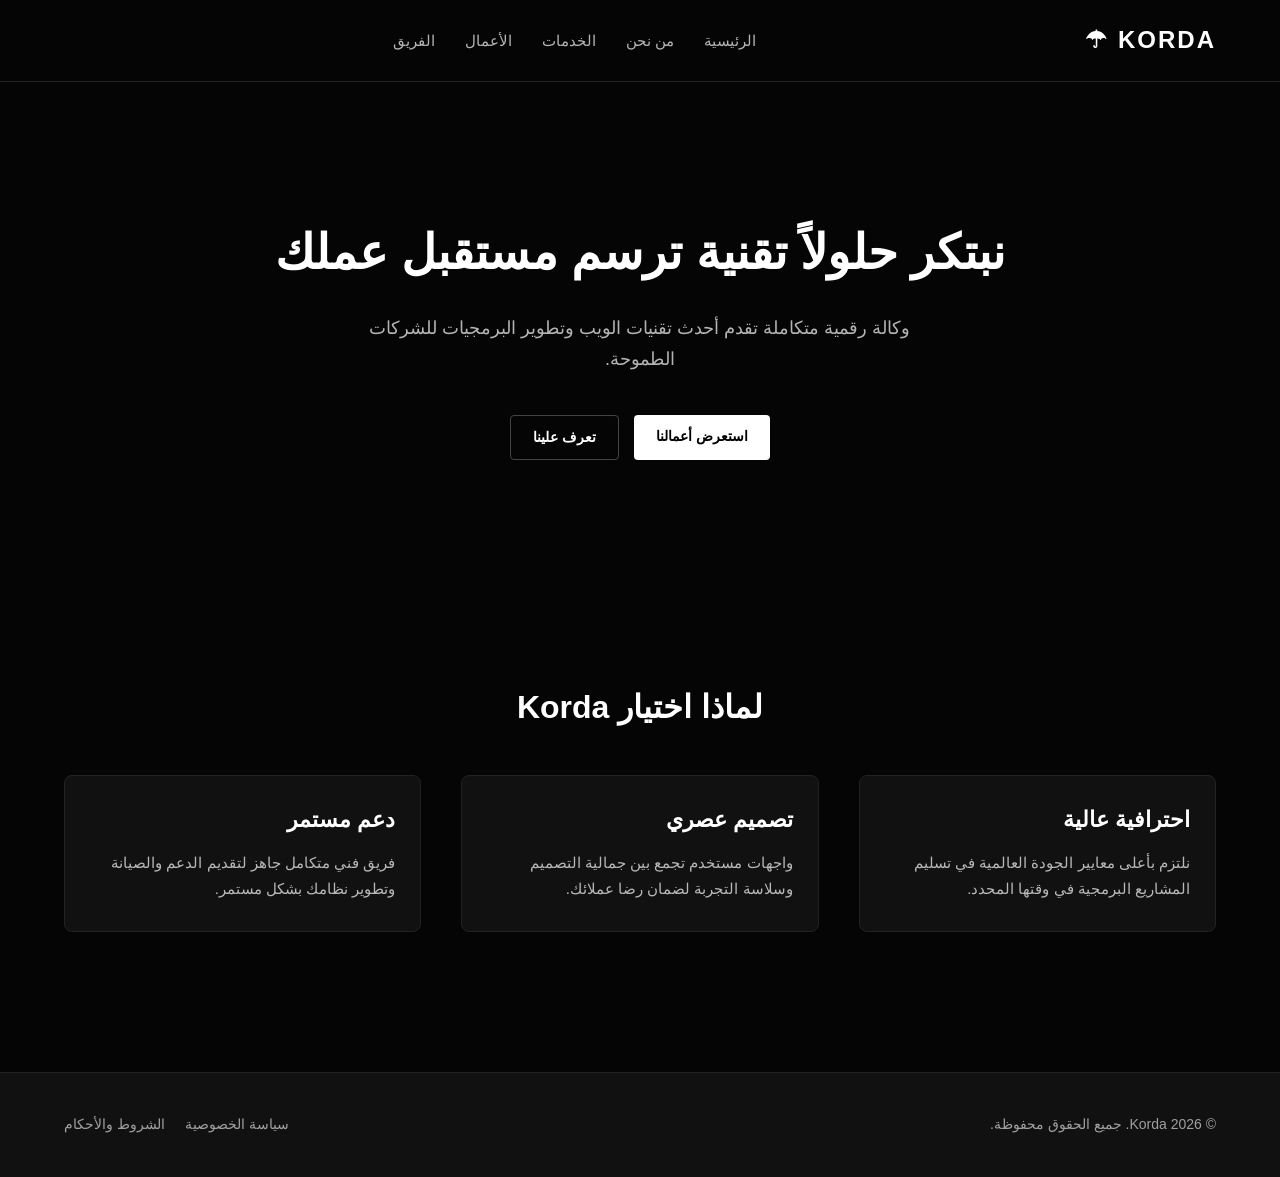
==== index.html @ 26277a2c "update vm system" ====
<!DOCTYPE html>
<html lang="ar" dir="rtl">
<head>
    <meta charset="UTF-8">
    <meta name="viewport" content="width=device-width, initial-scale=1.0">
    <title>Korda | الرئيسية</title>
    <link rel="stylesheet" href="css/style.css">
</head>
<body>

<!-- الهيدر الاحترافي -->
<header class="header">
    <div class="container">
        <a href="index.html" class="logo">Korda ☂</a>
        
        <!-- روابط سطح المكتب العادية -->
        <nav class="nav-links">
            <a href="index.html" class="nav-link">الرئيسية</a>
            <a href="about.html" class="nav-link">من نحن</a>
            <a href="services.html" class="nav-link">الخدمات</a>
            <a href="portfolio.html" class="nav-link">الأعمال</a>
            <a href="team.html" class="nav-link">الفريق</a>
        </nav>

        <div class="header-controls">
            <a href="services.html" class="btn-primary" style="display: none; @media(min-width: 768px){display:inline-block;}">تواصل معنا</a>
            
            <!-- زر القائمة الجانبية للجوال -->
            <button class="menu-toggle" id="openMenuBtn">☰</button>
        </div>
    </div>
</header>

<!-- القائمة الجانبية المنبثقة للجوال (Drawer) -->
<div class="mobile-menu" id="mobileMenu">
    <div>
        <div class="mobile-menu-header">
            <a href="index.html" class="logo" style="font-size: 20px;">Korda</a>
            <button class="close-menu" id="closeMenuBtn">&times;</button>
        </div>
        
        <ul class="mobile-nav-links">
            <li><a href="index.html">الرئيسية</a></li>
            <li><a href="about.html">من نحن</a></li>
            <li><a href="services.html">خدماتنا</a></li>
            <li><a href="portfolio.html">أعمالنا</a></li>
            <li><a href="team.html">فريق العمل</a></li>
            <li><a href="services.html">اتصل بنا</a></li>
        </ul>
    </div>

    <div class="mobile-footer-info">
        <div class="mobile-contact-item">📞 +966553910586</div>
        <div class="mobile-contact-item">✉️ info@korda.com</div>
        <div class="mobile-socials">
            <a href="#">G</a>
            <a href="#">W</a>
            <a href="#">T</a>
            <a href="#">A</a>
        </div>
        <a href="services.html" class="btn-primary" style="text-align: center; margin-top: 10px;">طلب خدمة</a>
    </div>
</div>

<!-- سكريبت تشغيل وإغلاق القائمة -->
<script>
    const openMenuBtn = document.getElementById('openMenuBtn');
    const closeMenuBtn = document.getElementById('closeMenuBtn');
    const mobileMenu = document.getElementById('mobileMenu');

    openMenuBtn.addEventListener('click', () => {
        mobileMenu.classList.add('active');
    });

    closeMenuBtn.addEventListener('click', () => {
        mobileMenu.classList.remove('active');
    });
</script>

    <!-- قسم Hero الرئيسي -->
    <section class="hero">
        <div class="container">
            <h1>نبتكر حلولاً تقنية ترسم مستقبل عملك</h1>
            <p>وكالة رقمية متكاملة تقدم أحدث تقنيات الويب وتطوير البرمجيات للشركات الطموحة.</p>
            <div class="hero-buttons">
                <a href="portfolio.html" class="btn-primary">استعرض أعمالنا</a>
                <a href="about.html" class="btn-outline">تعرف علينا</a>
            </div>
        </div>
    </section>

    <!-- قسم مميزات الشركة -->
    <section class="section-padding">
        <div class="container">
            <h2 class="section-title">لماذا اختيار Korda</h2>
            <div class="grid">
                <div class="card">
                    <h3>احترافية عالية</h3>
                    <p>نلتزم بأعلى معايير الجودة العالمية في تسليم المشاريع البرمجية في وقتها المحدد.</p>
                </div>
                <div class="card">
                    <h3>تصميم عصري</h3>
                    <p>واجهات مستخدم تجمع بين جمالية التصميم وسلاسة التجربة لضمان رضا عملائك.</p>
                </div>
                <div class="card">
                    <h3>دعم مستمر</h3>
                    <p>فريق فني متكامل جاهز لتقديم الدعم والصيانة وتطوير نظامك بشكل مستمر.</p>
                </div>
            </div>
        </div>
    </section>

    <!-- الفوتر الرسمي -->
    <footer class="footer">
        <div class="container">
            <div class="footer-content">
                <p>&copy; 2026 Korda. جميع الحقوق محفوظة.</p>
                <div class="footer-links">
                    <a href="privacy.html">سياسة الخصوصية</a>
                    <a href="terms.html">الشروط والأحكام</a>
                </div>
            </div>
        </div>
    </footer>

</body>
</html>
---- css/style.css ----
/* =========================================
   الإعدادات العامة (تصميم داكن للشركات الكبرى)
========================================= */
:root {
    --bg-color: #050505;       /* أسود داكن جداً وأنيق */
    --text-color: #ffffff;     /* أبيض نقي */
    --card-bg: #111111;        /* رمادي داكن للبطاقات */
    --section-bg: #0a0a0a;     /* تدرج داكن للخلفيات */
    --border: #222222;         /* حدود هادئة وخفيفة جداً */
    --accent-color: #ffffff;   /* لون التفاعل (أبيض) */
}

* {
    margin: 0;
    padding: 0;
    box-sizing: border-box;
}

body {
    font-family: 'Segoe UI', Tahoma, Geneva, Verdana, sans-serif;
    background-color: var(--bg-color);
    color: var(--text-color);
    line-height: 1.7;
}

.container {
    width: 90%;
    max-width: 1200px;
    margin: 0 auto;
}

a {
    text-decoration: none;
    color: inherit;
    transition: 0.3s ease;
}

ul {
    list-style: none;
}

/* =========================================
   الهيدر والتنقل (Header & Nav)
========================================= */
.header {
    background-color: var(--bg-color);
    border-bottom: 1px solid var(--border);
    padding: 20px 0;
    position: sticky;
    top: 0;
    z-index: 1000;
}

.header .container {
    display: flex;
    justify-content: space-between;
    align-items: center;
}

.logo {
    font-size: 24px;
    font-weight: bold;
    letter-spacing: 2px;
    text-transform: uppercase;
}

.nav-links {
    display: flex;
    gap: 30px;
    align-items: center;
}

.nav-link {
    font-size: 15px;
    opacity: 0.7;
    transition: 0.3s;
}

.nav-link:hover, .nav-link.active {
    opacity: 1;
}

.header-controls {
    display: flex;
    gap: 15px;
    align-items: center;
}

/* =========================================
   الأزرار (Buttons)
========================================= */
.btn-primary {
    background-color: #ffffff;
    color: #000000;
    padding: 10px 22px;
    border-radius: 4px;
    font-weight: 600;
    font-size: 14px;
    transition: 0.3s;
}

.btn-primary:hover {
    opacity: 0.85;
}

.btn-outline {
    background-color: transparent;
    color: #ffffff;
    border: 1px solid #444444;
    padding: 10px 22px;
    border-radius: 4px;
    font-weight: 600;
    font-size: 14px;
    transition: 0.3s;
}

.btn-outline:hover {
    border-color: #ffffff;
}

.btn-lang {
    font-size: 14px;
    font-weight: bold;
    opacity: 0.8;
    padding: 6px 12px;
    border: 1px solid var(--border);
    border-radius: 4px;
}

.btn-lang:hover {
    opacity: 1;
    border-color: #555555;
}

/* =========================================
   الأقسام والبطاقات (Sections & Cards)
========================================= */
.section-padding {
    padding: 90px 0;
}

.section-title {
    font-size: 32px;
    margin-bottom: 40px;
    text-align: center;
    font-weight: 600;
}

.hero {
    padding: 130px 0;
    text-align: center;
    background-color: var(--bg-color);
}

.hero h1 {
    font-size: 48px;
    margin-bottom: 20px;
    font-weight: 700;
    max-width: 800px;
    margin-left: auto;
    margin-right: auto;
}

.hero p {
    font-size: 18px;
    opacity: 0.7;
    margin-bottom: 40px;
    max-width: 600px;
    margin-left: auto;
    margin-right: auto;
}

.hero-buttons {
    display: flex;
    justify-content: center;
    gap: 15px;
}

.page-banner {
    padding: 70px 0;
    text-align: center;
    background-color: var(--card-bg);
    border-bottom: 1px solid var(--border);
}

.page-banner h1 {
    font-size: 36px;
    margin-bottom: 10px;
}

.page-banner p {
    opacity: 0.7;
}

.grid {
    display: grid;
    grid-template-columns: repeat(auto-fit, minmax(300px, 1fr));
    gap: 30px;
}

/* =========================================
   تعديل كروت الصور والبطاقات (Modern Full-Width Cards)
========================================= */
.grid {
    display: grid;
    grid-template-columns: repeat(auto-fit, minmax(350px, 1fr));
    gap: 40px;
}

.card {
    background-color: var(--card-bg);
    padding: 0 !important; /* إلغاء الحشو الداخلي لكي تأخذ الصورة كامل المساحة */
    border-radius: 8px;
    border: 1px solid var(--border);
    overflow: hidden; /* إخفاء أي زوائد للحفاظ على حواف حادة وأنيقة */
    transition: 0.3s ease;
}

.card:hover {
    border-color: #444444;
}

/* تنسيق الصورة داخل الكارت لتصبح بعرض الكارت كاملاً وواضحة */
.card img {
    width: 100% !important;
    height: 260px !important; /* زيادة الارتفاع لتبدو الصورة واضحة وكبيرة */
    object-fit: cover;
    border-radius: 0 !important;
    border-bottom: 1px solid var(--border);
    margin-bottom: 0 !important;
    display: block;
}

/* تنسيق النصوص داخل الكارت بمساحة مريحة للعين */
.card h3, 
.card p {
    padding: 0 25px;
}

.card h3 {
    margin-top: 25px;
    margin-bottom: 12px;
    font-size: 22px;
}

.card p {
    opacity: 0.7;
    font-size: 15px;
    padding-bottom: 30px;
}

/* =========================================
   الفوتر (Footer)
========================================= */
.footer {
    background-color: var(--card-bg);
    border-top: 1px solid var(--border);
    padding: 40px 0;
    margin-top: 50px;
}

.footer-content {
    display: flex;
    justify-content: space-between;
    align-items: center;
    flex-wrap: wrap;
    gap: 20px;
}

.footer-content p {
    opacity: 0.6;
    font-size: 14px;
}

.footer-links {
    display: flex;
    gap: 20px;
}

.footer-links a {
    opacity: 0.6;
    font-size: 14px;
}

.footer-links a:hover {
    opacity: 1;
}

/* =========================================
   قائمة الجوال الجانبية (Mobile Drawer Menu)
========================================= */
.menu-toggle {
    display: none;
    background: none;
    border: none;
    color: var(--text-color);
    font-size: 24px;
    cursor: pointer;
}

.mobile-menu {
    position: fixed;
    top: 0;
    right: -100%; /* مخفية بالخارج يميناً */
    width: 80%;
    max-width: 350px;
    height: 100vh;
    background-color: var(--card-bg);
    border-left: 1px solid var(--border);
    z-index: 2000;
    display: flex;
    flex-direction: column;
    justify-content: space-between;
    padding: 30px;
    transition: right 0.4s ease;
}

.mobile-menu.active {
    right: 0; /* تظهر عند التفعيل */
}

.mobile-menu-header {
    display: flex;
    justify-content: space-between;
    align-items: center;
    border-bottom: 1px solid var(--border);
    padding-bottom: 20px;
}

.close-menu {
    background: none;
    border: none;
    color: var(--text-color);
    font-size: 24px;
    cursor: pointer;
}

.mobile-nav-links {
    list-style: none;
    display: flex;
    flex-direction: column;
    gap: 20px;
    margin: 20px 0;
    flex-grow: 1;
}

.mobile-nav-links a {
    font-size: 16px;
    opacity: 0.8;
    display: block;
    padding-bottom: 10px;
    border-bottom: 1px solid var(--border);
}

.mobile-nav-links a:hover {
    opacity: 1;
    color: #ffffff;
}

.mobile-footer-info {
    border-top: 1px solid var(--border);
    padding-top: 20px;
    display: flex;
    flex-direction: column;
    gap: 15px;
}

.mobile-contact-item {
    font-size: 14px;
    opacity: 0.7;
}

.mobile-socials {
    display: flex;
    gap: 15px;
    margin-top: 5px;
}

.mobile-socials a {
    font-size: 14px;
    opacity: 0.7;
}

/* =========================================
   التجاوب مع الشاشات (Responsive)
========================================= */
@media (max-width: 768px) {
    .header .container {
        flex-direction: column;
        gap: 15px;
    }

    .nav-links {
        display: none; /* إخفاء الروابط العادية في الجوال */
    }

    .menu-toggle {
        display: block; /* إظهار زر القائمة الجانبية */
    }

    .hero h1 {
        font-size: 32px;
    }

    .hero-buttons {
        flex-direction: column;
    }

    .footer-content {
        flex-direction: column;
        text-align: center;
    }
}
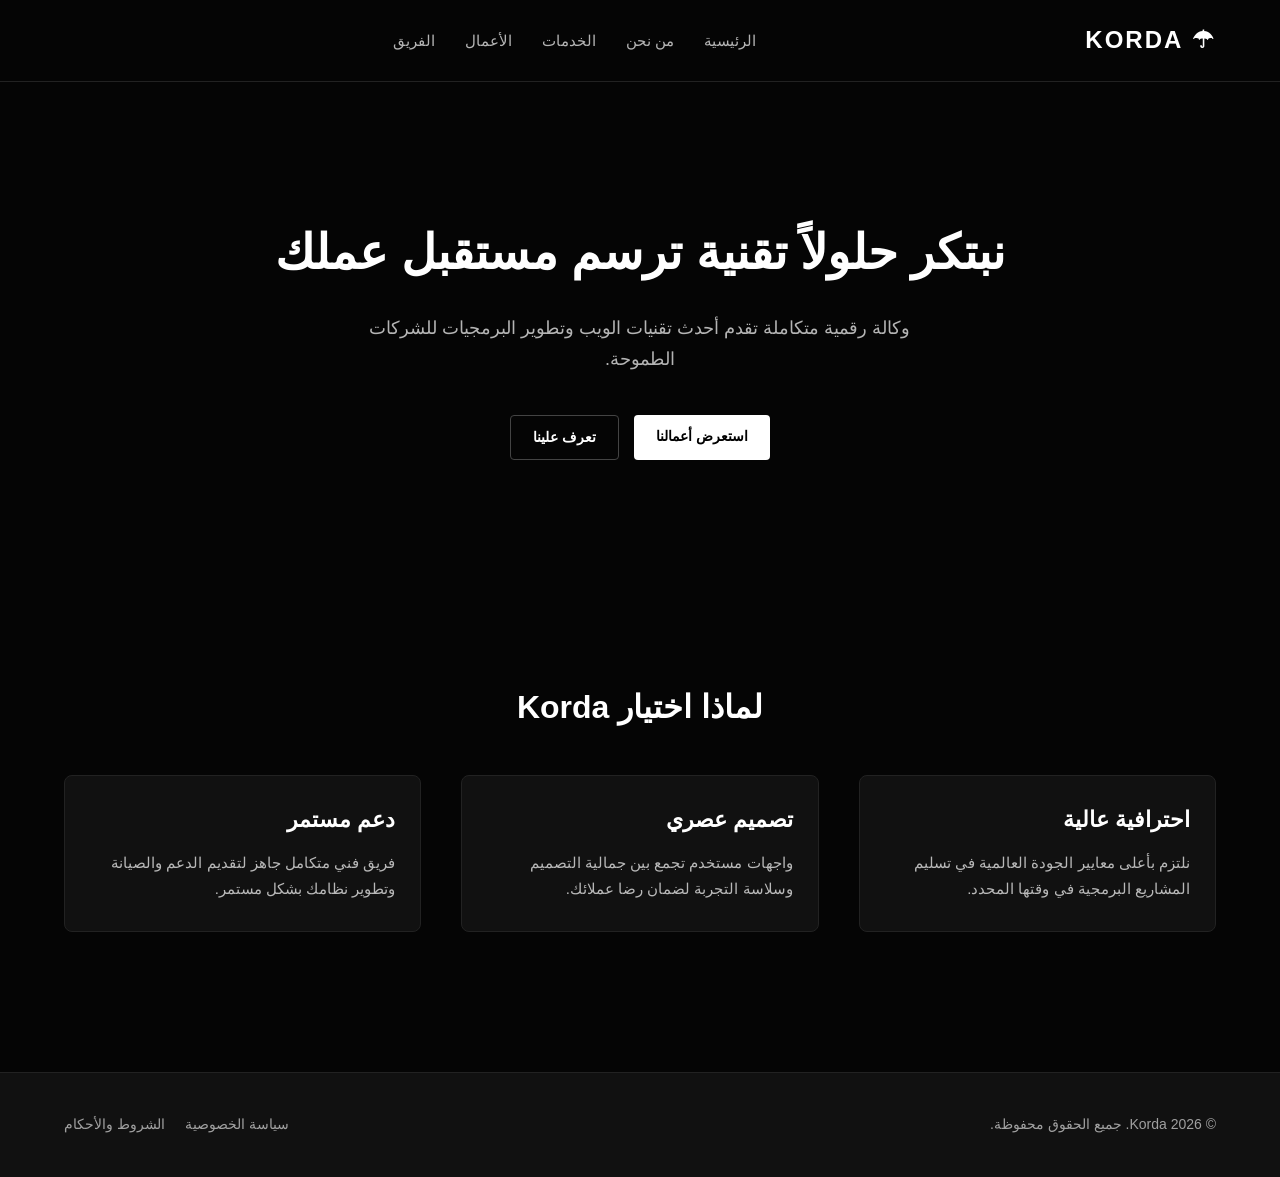
==== commit 1777b370: "update vm system" ====
--- a/index.html
+++ b/index.html
@@ -11,7 +11,7 @@
 <!-- الهيدر الاحترافي -->
 <header class="header">
     <div class="container">
-        <a href="index.html" class="logo">Korda ☂</a>
+        <a href="index.html" class="logo">☂ Korda</a>
         
         <!-- روابط سطح المكتب العادية -->
         <nav class="nav-links">
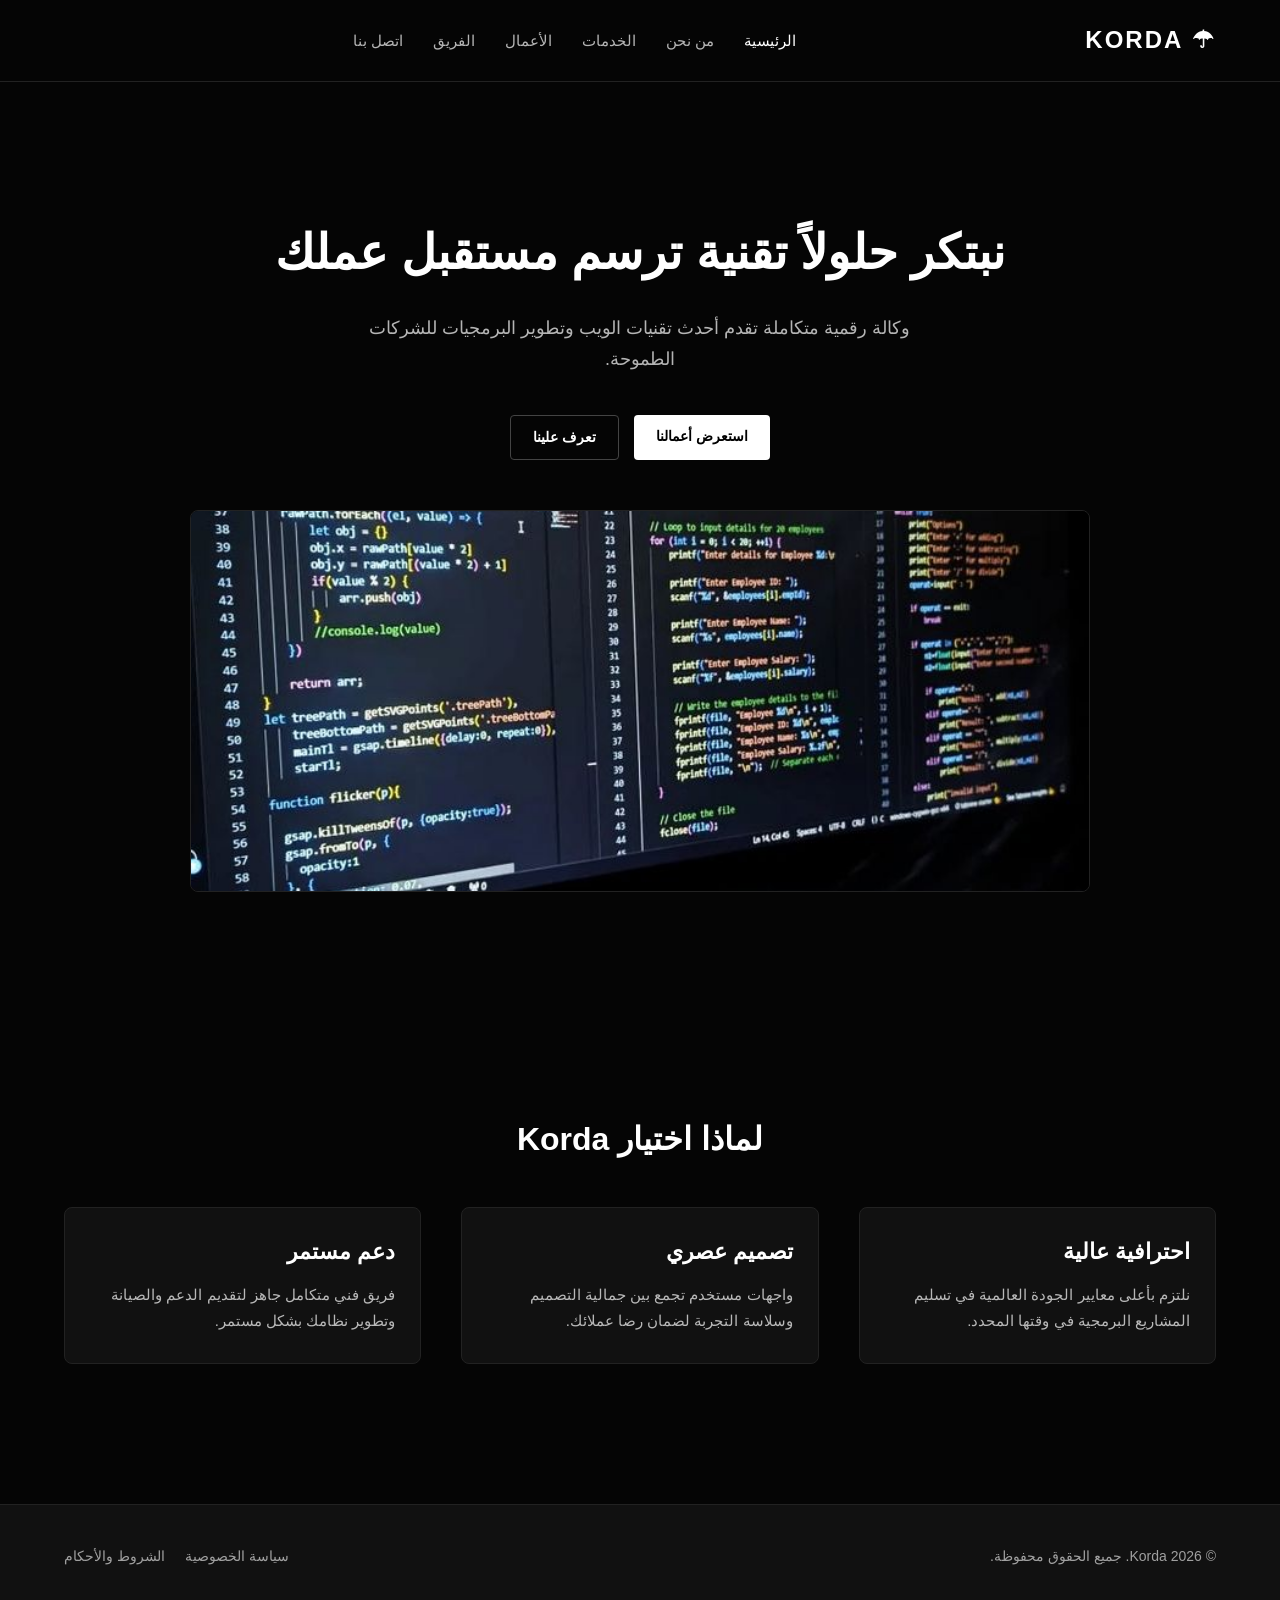
==== commit bea3c07c: "update vm system" ====
--- a/index.html
+++ b/index.html
@@ -15,15 +15,16 @@
         
         <!-- روابط سطح المكتب العادية -->
         <nav class="nav-links">
-            <a href="index.html" class="nav-link">الرئيسية</a>
+            <a href="index.html" class="nav-link active">الرئيسية</a>
             <a href="about.html" class="nav-link">من نحن</a>
             <a href="services.html" class="nav-link">الخدمات</a>
             <a href="portfolio.html" class="nav-link">الأعمال</a>
             <a href="team.html" class="nav-link">الفريق</a>
+            <a href="contact.html" class="nav-link">اتصل بنا</a>
         </nav>
 
         <div class="header-controls">
-            <a href="services.html" class="btn-primary" style="display: none; @media(min-width: 768px){display:inline-block;}">تواصل معنا</a>
+            <a href="contact.html" class="btn-primary" style="display: none; @media(min-width: 768px){display:inline-block;}">تواصل معنا</a>
             
             <!-- زر القائمة الجانبية للجوال -->
             <button class="menu-toggle" id="openMenuBtn">☰</button>
@@ -45,11 +46,11 @@
             <li><a href="services.html">خدماتنا</a></li>
             <li><a href="portfolio.html">أعمالنا</a></li>
             <li><a href="team.html">فريق العمل</a></li>
-            <li><a href="services.html">اتصل بنا</a></li>
+            <li><a href="contact.html">اتصل بنا</a></li>
         </ul>
     </div>
 
-    <div class="mobile-footer-info">
+        <div class="mobile-footer-info">
         <div class="mobile-contact-item">📞 +966553910586</div>
         <div class="mobile-contact-item">✉️ info@korda.com</div>
         <div class="mobile-socials">
@@ -58,7 +59,7 @@
             <a href="#">T</a>
             <a href="#">A</a>
         </div>
-        <a href="services.html" class="btn-primary" style="text-align: center; margin-top: 10px;">طلب خدمة</a>
+        <a href="contact.html" class="btn-primary" style="text-align: center; margin-top: 10px;">طلب خدمة</a>
     </div>
 </div>
 
@@ -77,14 +78,19 @@
     });
 </script>
 
-    <!-- قسم Hero الرئيسي -->
+    <!-- قسم Hero الرئيسي مع الصورة الواسعة بالأسفل -->
     <section class="hero">
         <div class="container">
             <h1>نبتكر حلولاً تقنية ترسم مستقبل عملك</h1>
             <p>وكالة رقمية متكاملة تقدم أحدث تقنيات الويب وتطوير البرمجيات للشركات الطموحة.</p>
-            <div class="hero-buttons">
+            <div class="hero-buttons" style="margin-bottom: 50px;">
                 <a href="portfolio.html" class="btn-primary">استعرض أعمالنا</a>
                 <a href="about.html" class="btn-outline">تعرف علينا</a>
+            </div>
+
+            <!-- الصورة المضافة أسفل الأزرار بنفس ستايل الكروت الواسعة والواضحة -->
+            <div style="max-width: 900px; margin: 0 auto; border-radius: 8px; overflow: hidden; border: 1px solid var(--border); background-color: var(--card-bg);">
+                <img src="images/hero-main.jpg" alt="حلول Korda التقنية" style="width: 100%; height: 380px; object-fit: cover; display: block;">
             </div>
         </div>
     </section>
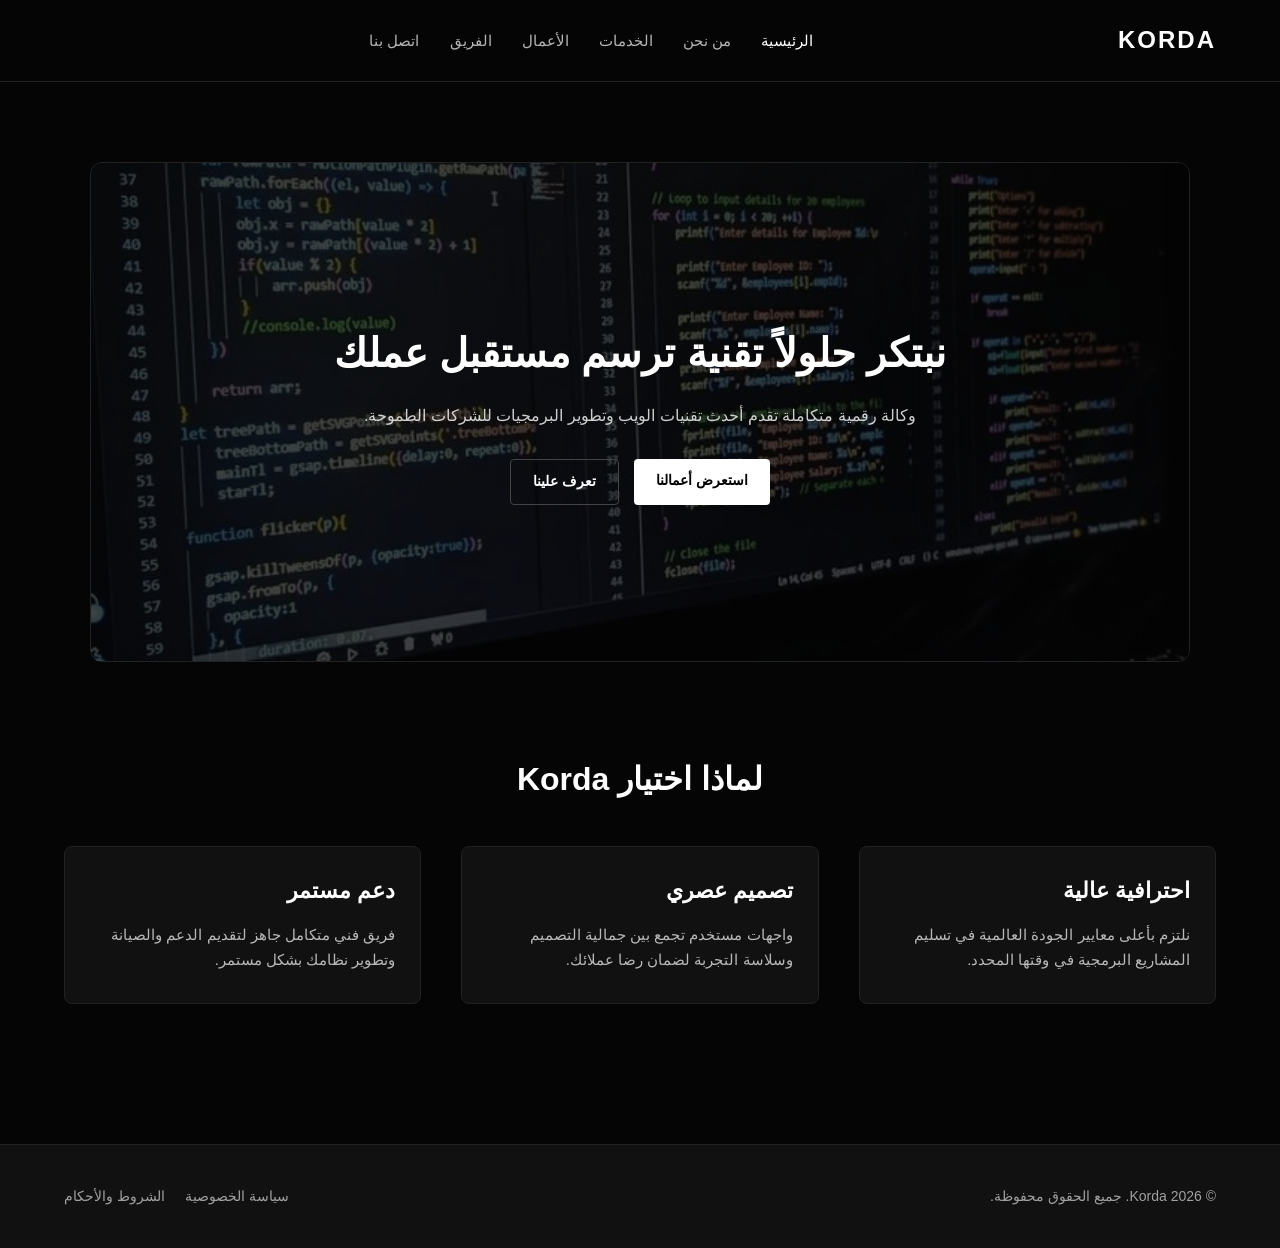
==== commit c8951d87: "update vm system" ====
--- a/index.html
+++ b/index.html
@@ -5,13 +5,48 @@
     <meta name="viewport" content="width=device-width, initial-scale=1.0">
     <title>Korda | الرئيسية</title>
     <link rel="stylesheet" href="css/style.css">
+    <style>
+        /* ستايل خاص بقسم الـ Hero مع خلفية صورة والنص العائم فوقها */
+        .hero-banner-box {
+            position: relative;
+            width: 100%;
+            max-width: 1100px;
+            margin: 40px auto 0;
+            height: 500px; /* ارتفاع المربع */
+            border-radius: 12px;
+            overflow: hidden;
+            border: 1px solid var(--border);
+            display: flex;
+            align-items: center;
+            justify-content: center;
+            text-align: center;
+            background-image: url('images/hero-main.jpg'); /* ضع مسار صورتك هنا */
+            background-size: cover;
+            background-position: center;
+        }
+
+        /* طبقة تغشية سوداء شفافة فوق الصورة لكي تظهر النصوص بوضوح وقوة */
+        .hero-overlay {
+            position: absolute;
+            top: 0;
+            left: 0;
+            width: 100%;
+            height: 100%;
+            background: rgba(5, 5, 5, 0.75); /* تحكم في درجة العتمة السوداء هنا */
+            display: flex;
+            flex-direction: column;
+            align-items: center;
+            justify-content: center;
+            padding: 20px;
+        }
+    </style>
 </head>
 <body>
 
 <!-- الهيدر الاحترافي -->
 <header class="header">
     <div class="container">
-        <a href="index.html" class="logo">☂ Korda</a>
+        <a href="index.html" class="logo">Korda</a>
         
         <!-- روابط سطح المكتب العادية -->
         <nav class="nav-links">
@@ -50,14 +85,14 @@
         </ul>
     </div>
 
-        <div class="mobile-footer-info">
-        <div class="mobile-contact-item">📞 +966553910586</div>
+    <div class="mobile-footer-info">
+        <div class="mobile-contact-item">📞 0501861968</div>
         <div class="mobile-contact-item">✉️ info@korda.com</div>
         <div class="mobile-socials">
-            <a href="#">G</a>
-            <a href="#">W</a>
-            <a href="#">T</a>
-            <a href="#">A</a>
+            <a href="#"></a>
+            <a href="#"></a>
+            <a href="#">tiktok</a>
+            <a href="#"></a>
         </div>
         <a href="contact.html" class="btn-primary" style="text-align: center; margin-top: 10px;">طلب خدمة</a>
     </div>
@@ -78,25 +113,24 @@
     });
 </script>
 
-    <!-- قسم Hero الرئيسي مع الصورة الواسعة بالأسفل -->
-    <section class="hero">
+    <!-- قسم Hero الرئيسي مع صورة خلفية والنصوص عائمة فوقها داخل المربع -->
+    <section class="hero" style="padding-top: 40px; padding-bottom: 90px;">
         <div class="container">
-            <h1>نبتكر حلولاً تقنية ترسم مستقبل عملك</h1>
-            <p>وكالة رقمية متكاملة تقدم أحدث تقنيات الويب وتطوير البرمجيات للشركات الطموحة.</p>
-            <div class="hero-buttons" style="margin-bottom: 50px;">
-                <a href="portfolio.html" class="btn-primary">استعرض أعمالنا</a>
-                <a href="about.html" class="btn-outline">تعرف علينا</a>
-            </div>
-
-            <!-- الصورة المضافة أسفل الأزرار بنفس ستايل الكروت الواسعة والواضحة -->
-            <div style="max-width: 900px; margin: 0 auto; border-radius: 8px; overflow: hidden; border: 1px solid var(--border); background-color: var(--card-bg);">
-                <img src="images/hero-main.jpg" alt="حلول Korda التقنية" style="width: 100%; height: 380px; object-fit: cover; display: block;">
+            <div class="hero-banner-box">
+                <div class="hero-overlay">
+                    <h1 style="font-size: 40px; margin-bottom: 15px; font-weight: 700; max-width: 800px;">نبتكر حلولاً تقنية ترسم مستقبل عملك</h1>
+                    <p style="font-size: 16px; opacity: 0.8; margin-bottom: 30px; max-width: 600px;">وكالة رقمية متكاملة تقدم أحدث تقنيات الويب وتطوير البرمجيات للشركات الطموحة.</p>
+                    <div class="hero-buttons">
+                        <a href="portfolio.html" class="btn-primary">استعرض أعمالنا</a>
+                        <a href="about.html" class="btn-outline">تعرف علينا</a>
+                    </div>
+                </div>
             </div>
         </div>
     </section>
 
     <!-- قسم مميزات الشركة -->
-    <section class="section-padding">
+    <section class="section-padding" style="padding-top: 0;">
         <div class="container">
             <h2 class="section-title">لماذا اختيار Korda</h2>
             <div class="grid">
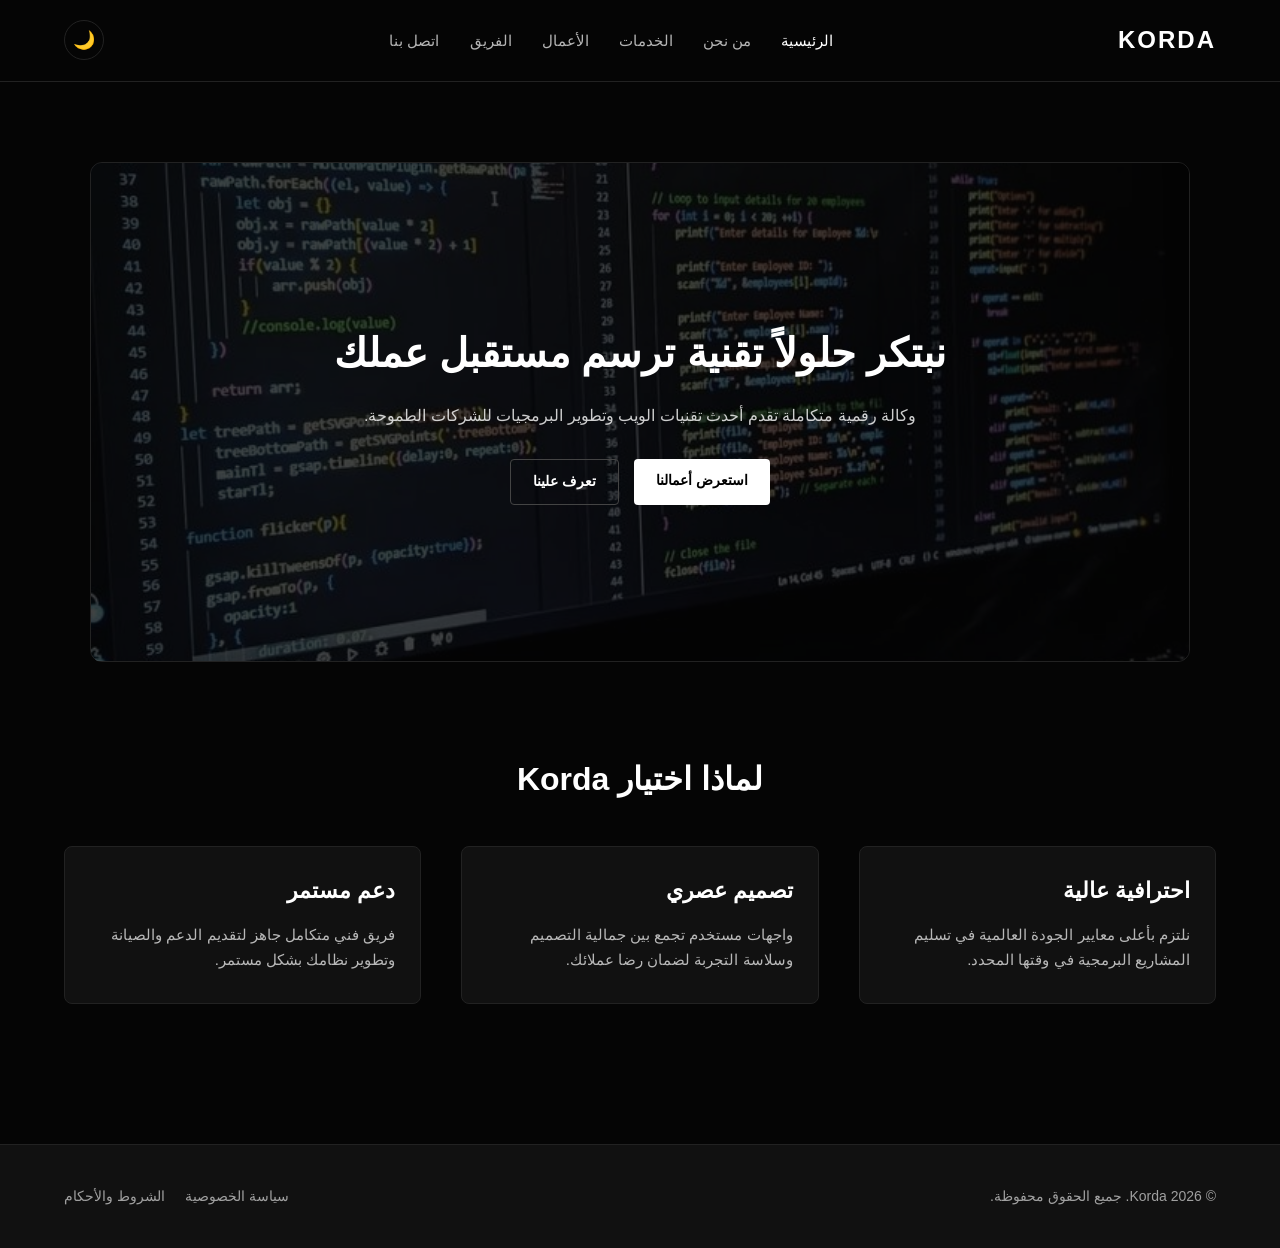
==== commit 8e1c8a2a: "update vm system" ====
--- a/index.html
+++ b/index.html
@@ -59,6 +59,9 @@
         </nav>
 
         <div class="header-controls">
+            <!-- زر الوضع الليلي/النهاري -->
+            <button class="theme-toggle-btn" id="themeToggleBtn" title="تغيير الوضع">🌙</button>
+
             <a href="contact.html" class="btn-primary" style="display: none; @media(min-width: 768px){display:inline-block;}">تواصل معنا</a>
             
             <!-- زر القائمة الجانبية للجوال -->
@@ -163,5 +166,34 @@
         </div>
     </footer>
 
+    <!-- سكريبت الوضع الليلي / النهاري -->
+    <script>
+        const themeToggleBtn = document.getElementById('themeToggleBtn');
+        const currentTheme = localStorage.getItem('theme') || 'dark';
+
+        if (currentTheme === 'light') {
+            document.documentElement.setAttribute('data-theme', 'light');
+            if (themeToggleBtn) themeToggleBtn.textContent = '☀️';
+        } else {
+            document.documentElement.setAttribute('data-theme', 'dark');
+            if (themeToggleBtn) themeToggleBtn.textContent = '🌙';
+        }
+
+        if (themeToggleBtn) {
+            themeToggleBtn.addEventListener('click', () => {
+                let theme = document.documentElement.getAttribute('data-theme');
+                if (theme === 'light') {
+                    document.documentElement.setAttribute('data-theme', 'dark');
+                    localStorage.setItem('theme', 'dark');
+                    themeToggleBtn.textContent = '🌙';
+                } else {
+                    document.documentElement.setAttribute('data-theme', 'light');
+                    localStorage.setItem('theme', 'light');
+                    themeToggleBtn.textContent = '☀️';
+                }
+            });
+        }
+    </script>
+
 </body>
 </html>
--- a/css/style.css
+++ b/css/style.css
@@ -1,6 +1,51 @@
 /* =========================================
    الإعدادات العامة (تصميم داكن للشركات الكبرى)
 ========================================= */
+/* الألوان الافتراضية (الوضع الليلي الحالي) */
+:root {
+    --bg-color: #0b0b0b;
+    --card-bg: #141414;
+    --text-color: #ffffff;
+    --border: #222222;
+    --nav-bg: rgba(11, 11, 11, 0.9);
+}
+
+/* الألوان الخاصة بالوضع النهاري */
+[data-theme="light"] {
+    --bg-color: #f8f9fa;
+    --card-bg: #ffffff;
+    --text-color: #1a1a1a;
+    --border: #e2e8f0;
+    --nav-bg: rgba(248, 249, 250, 0.9);
+}
+
+/* تطبيق المتغيرات على جسم الموقع */
+body {
+    background-color: var(--bg-color);
+    color: var(--text-color);
+    transition: background-color 0.3s ease, color 0.3s ease;
+}
+
+/* ستايل زر التبديل (Theme Toggle Button) */
+.theme-toggle-btn {
+    background: transparent;
+    border: 1px solid var(--border);
+    color: var(--text-color);
+    width: 40px;
+    height: 40px;
+    border-radius: 50%;
+    cursor: pointer;
+    display: flex;
+    align-items: center;
+    justify-content: center;
+    font-size: 18px;
+    transition: 0.3s ease;
+}
+
+.theme-toggle-btn:hover {
+    border-color: var(--text-color);
+}
+
 :root {
     --bg-color: #050505;       /* أسود داكن جداً وأنيق */
     --text-color: #ffffff;     /* أبيض نقي */
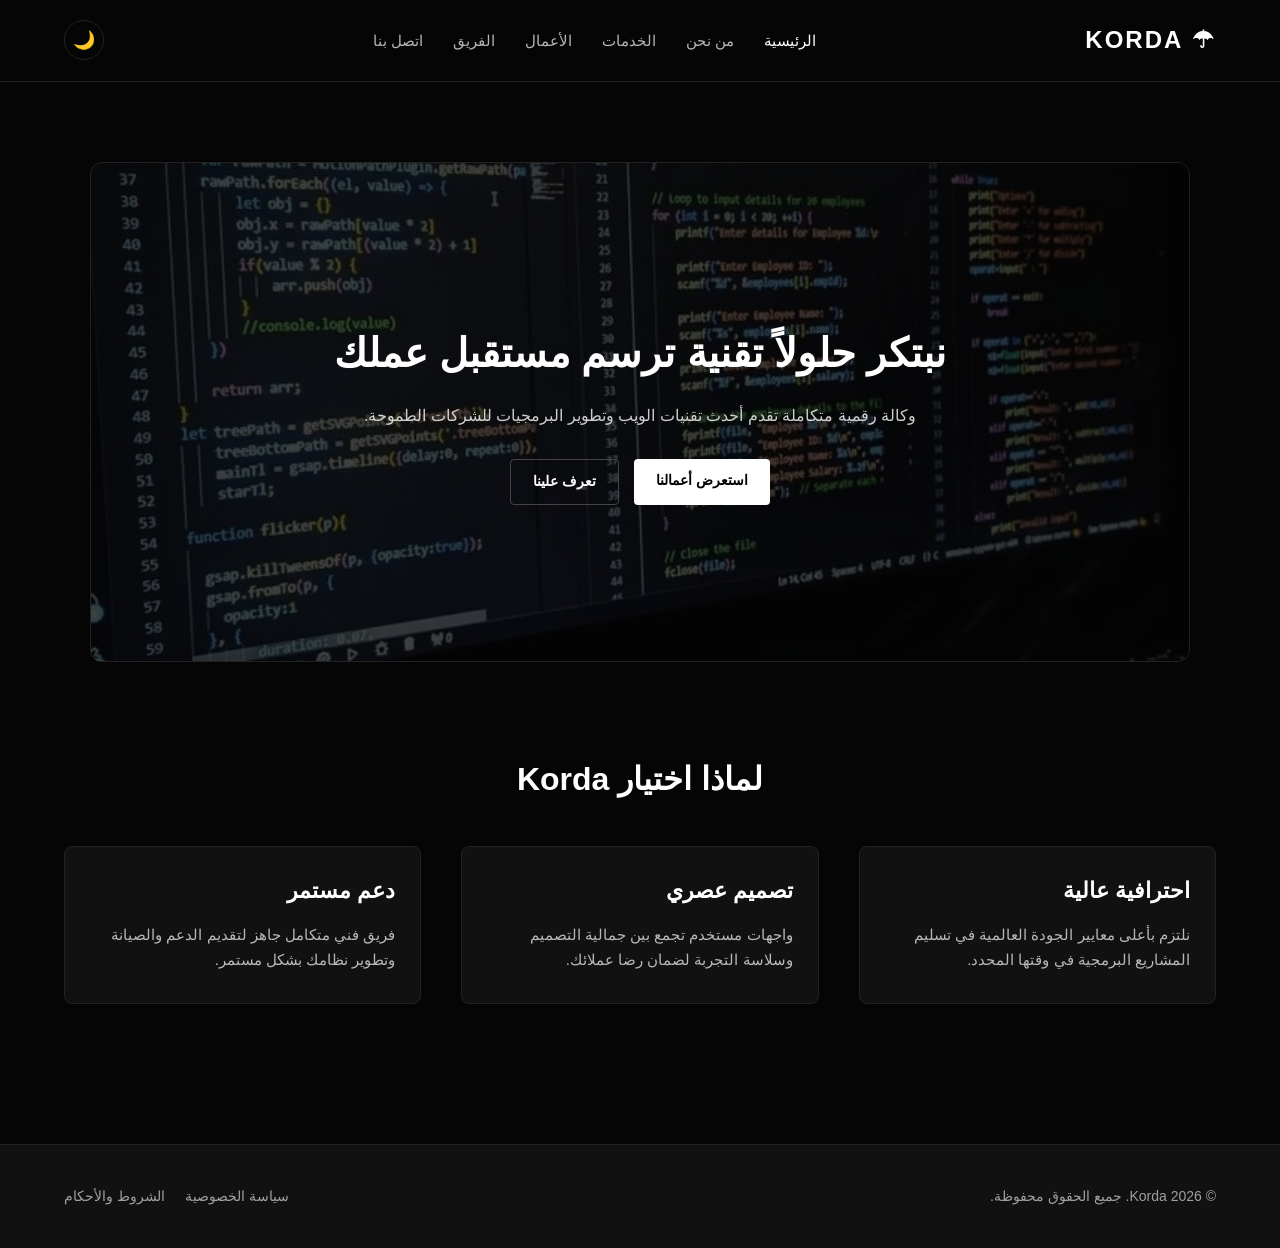
==== commit 8a622a69: "update vm system" ====
--- a/index.html
+++ b/index.html
@@ -46,7 +46,7 @@
 <!-- الهيدر الاحترافي -->
 <header class="header">
     <div class="container">
-        <a href="index.html" class="logo">Korda</a>
+        <a href="index.html" class="logo">☂ Korda</a>
         
         <!-- روابط سطح المكتب العادية -->
         <nav class="nav-links">
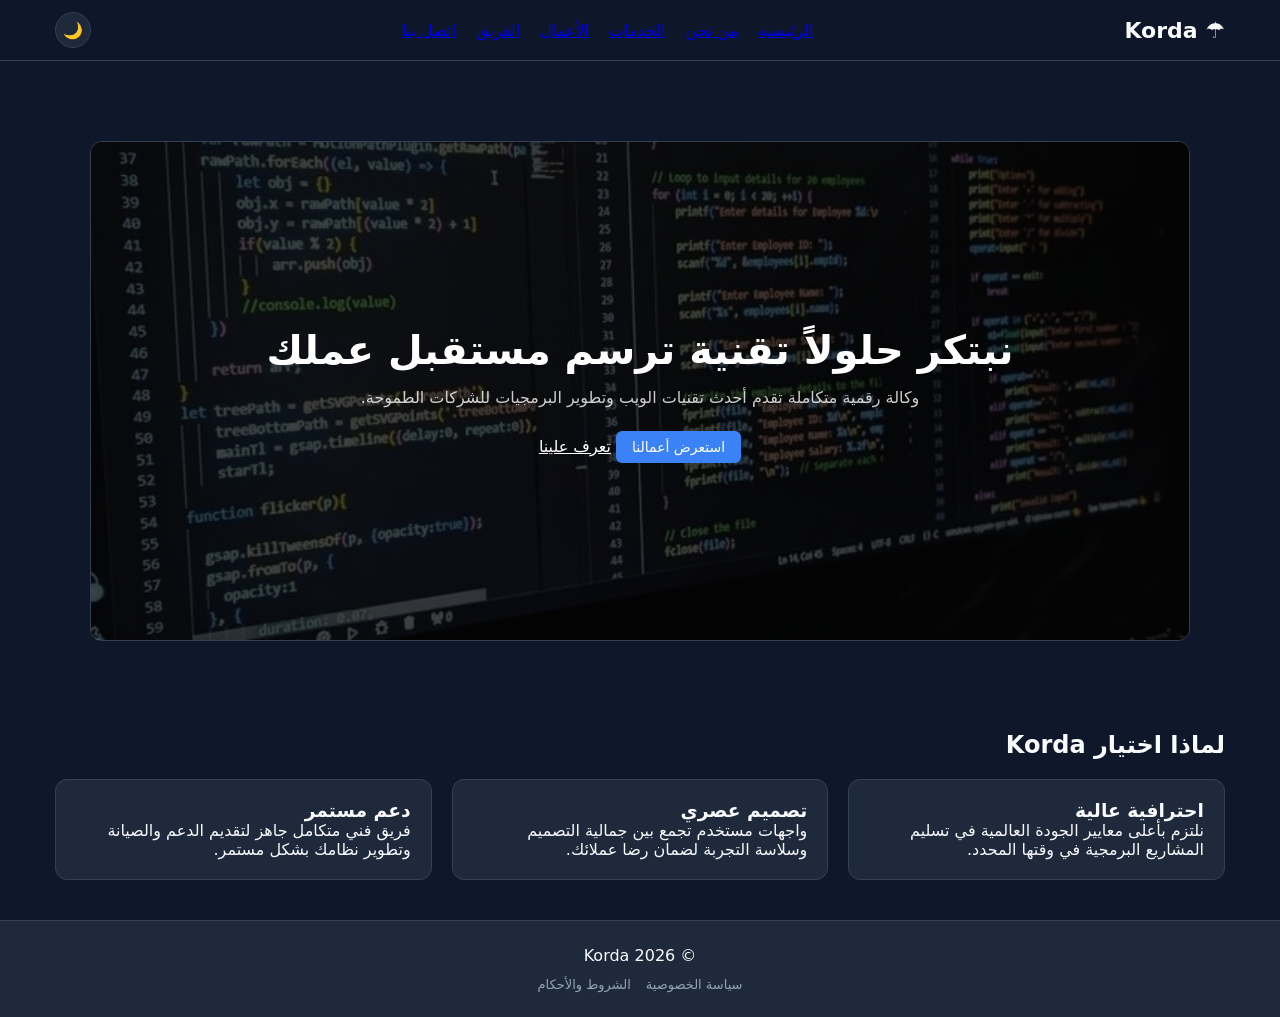
==== commit af7a4fad: "update vm system" ====
--- a/index.html
+++ b/index.html
@@ -88,16 +88,16 @@
         </ul>
     </div>
 
-    <div class="mobile-footer-info">
-        <div class="mobile-contact-item">📞 0501861968</div>
-        <div class="mobile-contact-item">✉️ info@korda.com</div>
-        <div class="mobile-socials">
-            <a href="#"></a>
-            <a href="#"></a>
-            <a href="#">tiktok</a>
-            <a href="#"></a>
-        </div>
-        <a href="contact.html" class="btn-primary" style="text-align: center; margin-top: 10px;">طلب خدمة</a>
+ <div class="mobile-footer-info">
+            <div class="mobile-contact-item">📞 +966553910586</div>
+            <div class="mobile-contact-item">✉️ info@korda.com</div>
+            <div class="mobile-socials">
+                <a href="#">G</a>
+                <a href="#">W</a>
+                <a href="#">T</a>
+                <a href="#">A</a>
+            </div>
+        <a href="contact.html" class="btn-primary" style="text-align: center; margin-top: 10px;">طلب خدمات</a>
     </div>
 </div>
 
@@ -157,7 +157,7 @@
     <footer class="footer">
         <div class="container">
             <div class="footer-content">
-                <p>&copy; 2026 Korda. جميع الحقوق محفوظة.</p>
+                <p>&copy; 2026 Korda</p>
                 <div class="footer-links">
                     <a href="privacy.html">سياسة الخصوصية</a>
                     <a href="terms.html">الشروط والأحكام</a>
--- a/css/style.css
+++ b/css/style.css
@@ -1,458 +1,288 @@
-/* =========================================
-   الإعدادات العامة (تصميم داكن للشركات الكبرى)
-========================================= */
-/* الألوان الافتراضية (الوضع الليلي الحالي) */
+/* ==========================================
+   ملف التنسيقات الشامل Korda CSS (محدث للتحكم بالهواتف)
+   ========================================== */
+
 :root {
-    --bg-color: #0b0b0b;
-    --card-bg: #141414;
-    --text-color: #ffffff;
-    --border: #222222;
-    --nav-bg: rgba(11, 11, 11, 0.9);
-}
-
-/* الألوان الخاصة بالوضع النهاري */
+    --bg-color: #0f172a;
+    --text-color: #f8fafc;
+    --card-bg: #1e293b;
+    --border: #334155;
+    --primary: #3b82f6;
+    --primary-hover: #2563eb;
+    --secondary: #94a3b8;
+    --header-bg: rgba(15, 23, 42, 0.95);
+}
+
 [data-theme="light"] {
-    --bg-color: #f8f9fa;
+    --bg-color: #f8fafc;
+    --text-color: #0f172a;
     --card-bg: #ffffff;
-    --text-color: #1a1a1a;
     --border: #e2e8f0;
-    --nav-bg: rgba(248, 249, 250, 0.9);
-}
-
-/* تطبيق المتغيرات على جسم الموقع */
+    --primary: #2563eb;
+    --primary-hover: #1d4ed8;
+    --secondary: #64748b;
+    --header-bg: rgba(248, 250, 252, 0.95);
+}
+
+/* منع التحريك الأفقي وثبات الشاشة تماماً على الجوال */
+html, body {
+    width: 100%;
+    max-width: 100vw;
+    overflow-x: hidden;
+    box-sizing: border-box;
+}
+
+* {
+    box-sizing: inherit;
+    margin: 0;
+    padding: 0;
+    font-family: system-ui, -apple-system, sans-serif;
+}
+
 body {
     background-color: var(--bg-color);
     color: var(--text-color);
     transition: background-color 0.3s ease, color 0.3s ease;
-}
-
-/* ستايل زر التبديل (Theme Toggle Button) */
-.theme-toggle-btn {
-    background: transparent;
-    border: 1px solid var(--border);
-    color: var(--text-color);
-    width: 40px;
-    height: 40px;
-    border-radius: 50%;
-    cursor: pointer;
-    display: flex;
-    align-items: center;
-    justify-content: center;
-    font-size: 18px;
-    transition: 0.3s ease;
-}
-
-.theme-toggle-btn:hover {
-    border-color: var(--text-color);
-}
-
-:root {
-    --bg-color: #050505;       /* أسود داكن جداً وأنيق */
-    --text-color: #ffffff;     /* أبيض نقي */
-    --card-bg: #111111;        /* رمادي داكن للبطاقات */
-    --section-bg: #0a0a0a;     /* تدرج داكن للخلفيات */
-    --border: #222222;         /* حدود هادئة وخفيفة جداً */
-    --accent-color: #ffffff;   /* لون التفاعل (أبيض) */
-}
-
-* {
-    margin: 0;
-    padding: 0;
-    box-sizing: border-box;
-}
-
-body {
-    font-family: 'Segoe UI', Tahoma, Geneva, Verdana, sans-serif;
-    background-color: var(--bg-color);
-    color: var(--text-color);
-    line-height: 1.7;
+    direction: rtl;
+    text-align: right;
 }
 
 .container {
-    width: 90%;
+    width: 100%;
     max-width: 1200px;
     margin: 0 auto;
-}
-
-a {
-    text-decoration: none;
-    color: inherit;
-    transition: 0.3s ease;
-}
-
-ul {
-    list-style: none;
-}
-
-/* =========================================
-   الهيدر والتنقل (Header & Nav)
-========================================= */
+    padding: 0 15px;
+}
+
+/* الهيدر الاحترافي المتجاوب */
 .header {
-    background-color: var(--bg-color);
-    border-bottom: 1px solid var(--border);
-    padding: 20px 0;
     position: sticky;
     top: 0;
     z-index: 1000;
+    background-color: var(--header-bg);
+    backdrop-filter: blur(10px);
+    border-bottom: 1px solid var(--border);
+    padding: 12px 0;
+    width: 100%;
 }
 
 .header .container {
     display: flex;
+    align-items: center;
     justify-content: space-between;
-    align-items: center;
 }
 
 .logo {
-    font-size: 24px;
+    font-size: 22px;
     font-weight: bold;
-    letter-spacing: 2px;
-    text-transform: uppercase;
-}
-
+    color: var(--text-color);
+    text-decoration: none;
+    white-space: nowrap;
+}
+
+/* روابط سطح المكتب الافتراضية (مخفية تلقائياً على الجوال وتظهر بالشاشات الكبيرة) */
 .nav-links {
-    display: flex;
-    gap: 30px;
-    align-items: center;
-}
-
-.nav-link {
-    font-size: 15px;
-    opacity: 0.7;
-    transition: 0.3s;
-}
-
-.nav-link:hover, .nav-link.active {
-    opacity: 1;
+    display: none; 
 }
 
 .header-controls {
     display: flex;
-    gap: 15px;
-    align-items: center;
-}
-
-/* =========================================
-   الأزرار (Buttons)
-========================================= */
+    align-items: center;
+    gap: 10px;
+}
+
+/* زر الوضع الليلي/النهاري */
+.theme-toggle-btn {
+    background: var(--card-bg);
+    border: 1px solid var(--border);
+    color: var(--text-color);
+    width: 36px;
+    height: 36px;
+    border-radius: 50%;
+    cursor: pointer;
+    display: flex;
+    align-items: center;
+    justify-content: center;
+    font-size: 16px;
+    transition: transform 0.2s;
+}
+
+.theme-toggle-btn:hover {
+    transform: scale(1.05);
+}
+
+/* الأزرار العامة */
 .btn-primary {
-    background-color: #ffffff;
-    color: #000000;
-    padding: 10px 22px;
-    border-radius: 4px;
-    font-weight: 600;
+    background-color: var(--primary);
+    color: #ffffff;
+    padding: 8px 16px;
+    border-radius: 6px;
+    text-decoration: none;
+    font-weight: 500;
     font-size: 14px;
-    transition: 0.3s;
+    transition: background-color 0.2s;
+    white-space: nowrap;
 }
 
 .btn-primary:hover {
-    opacity: 0.85;
-}
-
-.btn-outline {
-    background-color: transparent;
-    color: #ffffff;
-    border: 1px solid #444444;
-    padding: 10px 22px;
-    border-radius: 4px;
-    font-weight: 600;
-    font-size: 14px;
-    transition: 0.3s;
-}
-
-.btn-outline:hover {
-    border-color: #ffffff;
-}
-
-.btn-lang {
-    font-size: 14px;
-    font-weight: bold;
-    opacity: 0.8;
-    padding: 6px 12px;
+    background-color: var(--primary-hover);
+}
+
+/* زر القائمة الجانبية (الهامبرجر) يظهر دائماً في الجوال */
+.menu-toggle {
+    display: flex;
+    align-items: center;
+    justify-content: center;
+    background: none;
     border: 1px solid var(--border);
-    border-radius: 4px;
-}
-
-.btn-lang:hover {
-    opacity: 1;
-    border-color: #555555;
-}
-
-/* =========================================
-   الأقسام والبطاقات (Sections & Cards)
-========================================= */
-.section-padding {
-    padding: 90px 0;
-}
-
-.section-title {
-    font-size: 32px;
-    margin-bottom: 40px;
-    text-align: center;
-    font-weight: 600;
-}
-
-.hero {
-    padding: 130px 0;
-    text-align: center;
-    background-color: var(--bg-color);
-}
-
-.hero h1 {
-    font-size: 48px;
-    margin-bottom: 20px;
-    font-weight: 700;
-    max-width: 800px;
-    margin-left: auto;
-    margin-right: auto;
-}
-
-.hero p {
-    font-size: 18px;
-    opacity: 0.7;
-    margin-bottom: 40px;
-    max-width: 600px;
-    margin-left: auto;
-    margin-right: auto;
-}
-
-.hero-buttons {
-    display: flex;
-    justify-content: center;
-    gap: 15px;
-}
-
-.page-banner {
-    padding: 70px 0;
-    text-align: center;
-    background-color: var(--card-bg);
-    border-bottom: 1px solid var(--border);
-}
-
-.page-banner h1 {
-    font-size: 36px;
-    margin-bottom: 10px;
-}
-
-.page-banner p {
-    opacity: 0.7;
-}
-
+    color: var(--text-color);
+    font-size: 20px;
+    width: 38px;
+    height: 38px;
+    border-radius: 6px;
+    cursor: pointer;
+}
+
+/* الشبكات والكروت لتجنب الخروج عن حدود الشاشة للجوال */
 .grid {
     display: grid;
-    grid-template-columns: repeat(auto-fit, minmax(300px, 1fr));
-    gap: 30px;
-}
-
-/* =========================================
-   تعديل كروت الصور والبطاقات (Modern Full-Width Cards)
-========================================= */
-.grid {
-    display: grid;
-    grid-template-columns: repeat(auto-fit, minmax(350px, 1fr));
-    gap: 40px;
+    grid-template-columns: 1fr;
+    gap: 20px;
+    margin-top: 20px;
+    width: 100%;
 }
 
 .card {
     background-color: var(--card-bg);
-    padding: 0 !important; /* إلغاء الحشو الداخلي لكي تأخذ الصورة كامل المساحة */
-    border-radius: 8px;
     border: 1px solid var(--border);
-    overflow: hidden; /* إخفاء أي زوائد للحفاظ على حواف حادة وأنيقة */
-    transition: 0.3s ease;
-}
-
-.card:hover {
-    border-color: #444444;
-}
-
-/* تنسيق الصورة داخل الكارت لتصبح بعرض الكارت كاملاً وواضحة */
-.card img {
-    width: 100% !important;
-    height: 260px !important; /* زيادة الارتفاع لتبدو الصورة واضحة وكبيرة */
-    object-fit: cover;
-    border-radius: 0 !important;
+    border-radius: 12px;
+    padding: 20px;
+    width: 100%;
+    word-wrap: break-word;
+}
+
+.page-banner {
+    padding: 40px 15px;
+    text-align: center;
+    background: var(--card-bg);
     border-bottom: 1px solid var(--border);
-    margin-bottom: 0 !important;
+}
+
+/* القائمة الجانبية للجوال (Drawer) */
+.mobile-menu {
+    position: fixed;
+    top: 0;
+    right: -100%;
+    width: 270px;
+    max-width: 80vw;
+    height: 100%;
+    background-color: var(--card-bg);
+    border-left: 1px solid var(--border);
+    z-index: 1100;
+    display: flex;
+    flex-direction: column;
+    justify-content: space-between;
+    padding: 20px;
+    transition: right 0.3s ease;
+    box-shadow: -5px 0 25px rgba(0,0,0,0.5);
+}
+
+.mobile-menu.active {
+    right: 0;
+}
+
+.mobile-menu-header {
+    display: flex;
+    align-items: center;
+    justify-content: space-between;
+    margin-bottom: 25px;
+}
+
+.close-menu {
+    background: none;
+    border: none;
+    color: var(--text-color);
+    font-size: 30px;
+    cursor: pointer;
+    line-height: 1;
+}
+
+.mobile-nav-links {
+    list-style: none;
+    display: flex;
+    flex-direction: column;
+    gap: 12px;
+}
+
+.mobile-nav-links a {
+    color: var(--text-color);
+    text-decoration: none;
+    font-size: 16px;
     display: block;
-}
-
-/* تنسيق النصوص داخل الكارت بمساحة مريحة للعين */
-.card h3, 
-.card p {
-    padding: 0 25px;
-}
-
-.card h3 {
-    margin-top: 25px;
-    margin-bottom: 12px;
-    font-size: 22px;
-}
-
-.card p {
-    opacity: 0.7;
-    font-size: 15px;
-    padding-bottom: 30px;
-}
-
-/* =========================================
-   الفوتر (Footer)
-========================================= */
+    padding: 6px 0;
+    border-bottom: 1px solid var(--border);
+}
+
+.mobile-footer-info {
+    border-top: 1px solid var(--border);
+    padding-top: 15px;
+    display: flex;
+    flex-direction: column;
+    gap: 8px;
+    font-size: 13px;
+    color: var(--secondary);
+}
+
 .footer {
     background-color: var(--card-bg);
     border-top: 1px solid var(--border);
-    padding: 40px 0;
-    margin-top: 50px;
+    padding: 25px 15px;
+    text-align: center;
+    margin-top: 40px;
+    width: 100%;
 }
 
 .footer-content {
     display: flex;
-    justify-content: space-between;
-    align-items: center;
+    flex-direction: column;
+    gap: 12px;
+    align-items: center;
+}
+
+.footer-links {
+    display: flex;
+    gap: 15px;
     flex-wrap: wrap;
-    gap: 20px;
-}
-
-.footer-content p {
-    opacity: 0.6;
-    font-size: 14px;
-}
-
-.footer-links {
-    display: flex;
-    gap: 20px;
+    justify-content: center;
 }
 
 .footer-links a {
-    opacity: 0.6;
-    font-size: 14px;
-}
-
-.footer-links a:hover {
-    opacity: 1;
-}
-
-/* =========================================
-   قائمة الجوال الجانبية (Mobile Drawer Menu)
-========================================= */
-.menu-toggle {
-    display: none;
-    background: none;
-    border: none;
-    color: var(--text-color);
-    font-size: 24px;
-    cursor: pointer;
-}
-
-.mobile-menu {
-    position: fixed;
-    top: 0;
-    right: -100%; /* مخفية بالخارج يميناً */
-    width: 80%;
-    max-width: 350px;
-    height: 100vh;
-    background-color: var(--card-bg);
-    border-left: 1px solid var(--border);
-    z-index: 2000;
-    display: flex;
-    flex-direction: column;
-    justify-content: space-between;
-    padding: 30px;
-    transition: right 0.4s ease;
-}
-
-.mobile-menu.active {
-    right: 0; /* تظهر عند التفعيل */
-}
-
-.mobile-menu-header {
-    display: flex;
-    justify-content: space-between;
-    align-items: center;
-    border-bottom: 1px solid var(--border);
-    padding-bottom: 20px;
-}
-
-.close-menu {
-    background: none;
-    border: none;
-    color: var(--text-color);
-    font-size: 24px;
-    cursor: pointer;
-}
-
-.mobile-nav-links {
-    list-style: none;
-    display: flex;
-    flex-direction: column;
-    gap: 20px;
-    margin: 20px 0;
-    flex-grow: 1;
-}
-
-.mobile-nav-links a {
-    font-size: 16px;
-    opacity: 0.8;
-    display: block;
-    padding-bottom: 10px;
-    border-bottom: 1px solid var(--border);
-}
-
-.mobile-nav-links a:hover {
-    opacity: 1;
-    color: #ffffff;
-}
-
-.mobile-footer-info {
-    border-top: 1px solid var(--border);
-    padding-top: 20px;
-    display: flex;
-    flex-direction: column;
-    gap: 15px;
-}
-
-.mobile-contact-item {
-    font-size: 14px;
-    opacity: 0.7;
-}
-
-.mobile-socials {
-    display: flex;
-    gap: 15px;
-    margin-top: 5px;
-}
-
-.mobile-socials a {
-    font-size: 14px;
-    opacity: 0.7;
-}
-
-/* =========================================
-   التجاوب مع الشاشات (Responsive)
-========================================= */
-@media (max-width: 768px) {
-    .header .container {
-        flex-direction: column;
-        gap: 15px;
+    color: var(--secondary);
+    text-decoration: none;
+    font-size: 13px;
+}
+
+/* التنسيق للشاشات الأكبر (الكمبيوتر والآيباد 768 بكسل فأكثر) */
+@media (min-width: 768px) {
+    .nav-links {
+        display: flex;
+        gap: 20px;
     }
-
-    .nav-links {
-        display: none; /* إخفاء الروابط العادية في الجوال */
+    
+    .menu-toggle {
+        display: none;
     }
 
-    .menu-toggle {
-        display: block; /* إظهار زر القائمة الجانبية */
+    .grid {
+        grid-template-columns: repeat(auto-fit, minmax(300px, 1fr));
     }
-
-    .hero h1 {
-        font-size: 32px;
-    }
-
-    .hero-buttons {
-        flex-direction: column;
-    }
-
-    .footer-content {
-        flex-direction: column;
-        text-align: center;
-    }
-}
+}
+/* تثبيت لون النصوص الموجودة داخل طبقة العتمة للصور لتكون بيضاء دائماً */
+.about-overlay *, 
+.hero-overlay *, 
+.about-overlay h1, 
+.about-overlay p,
+.hero-content h1, 
+.hero-content p {
+    color: #ffffff !important;
+}
